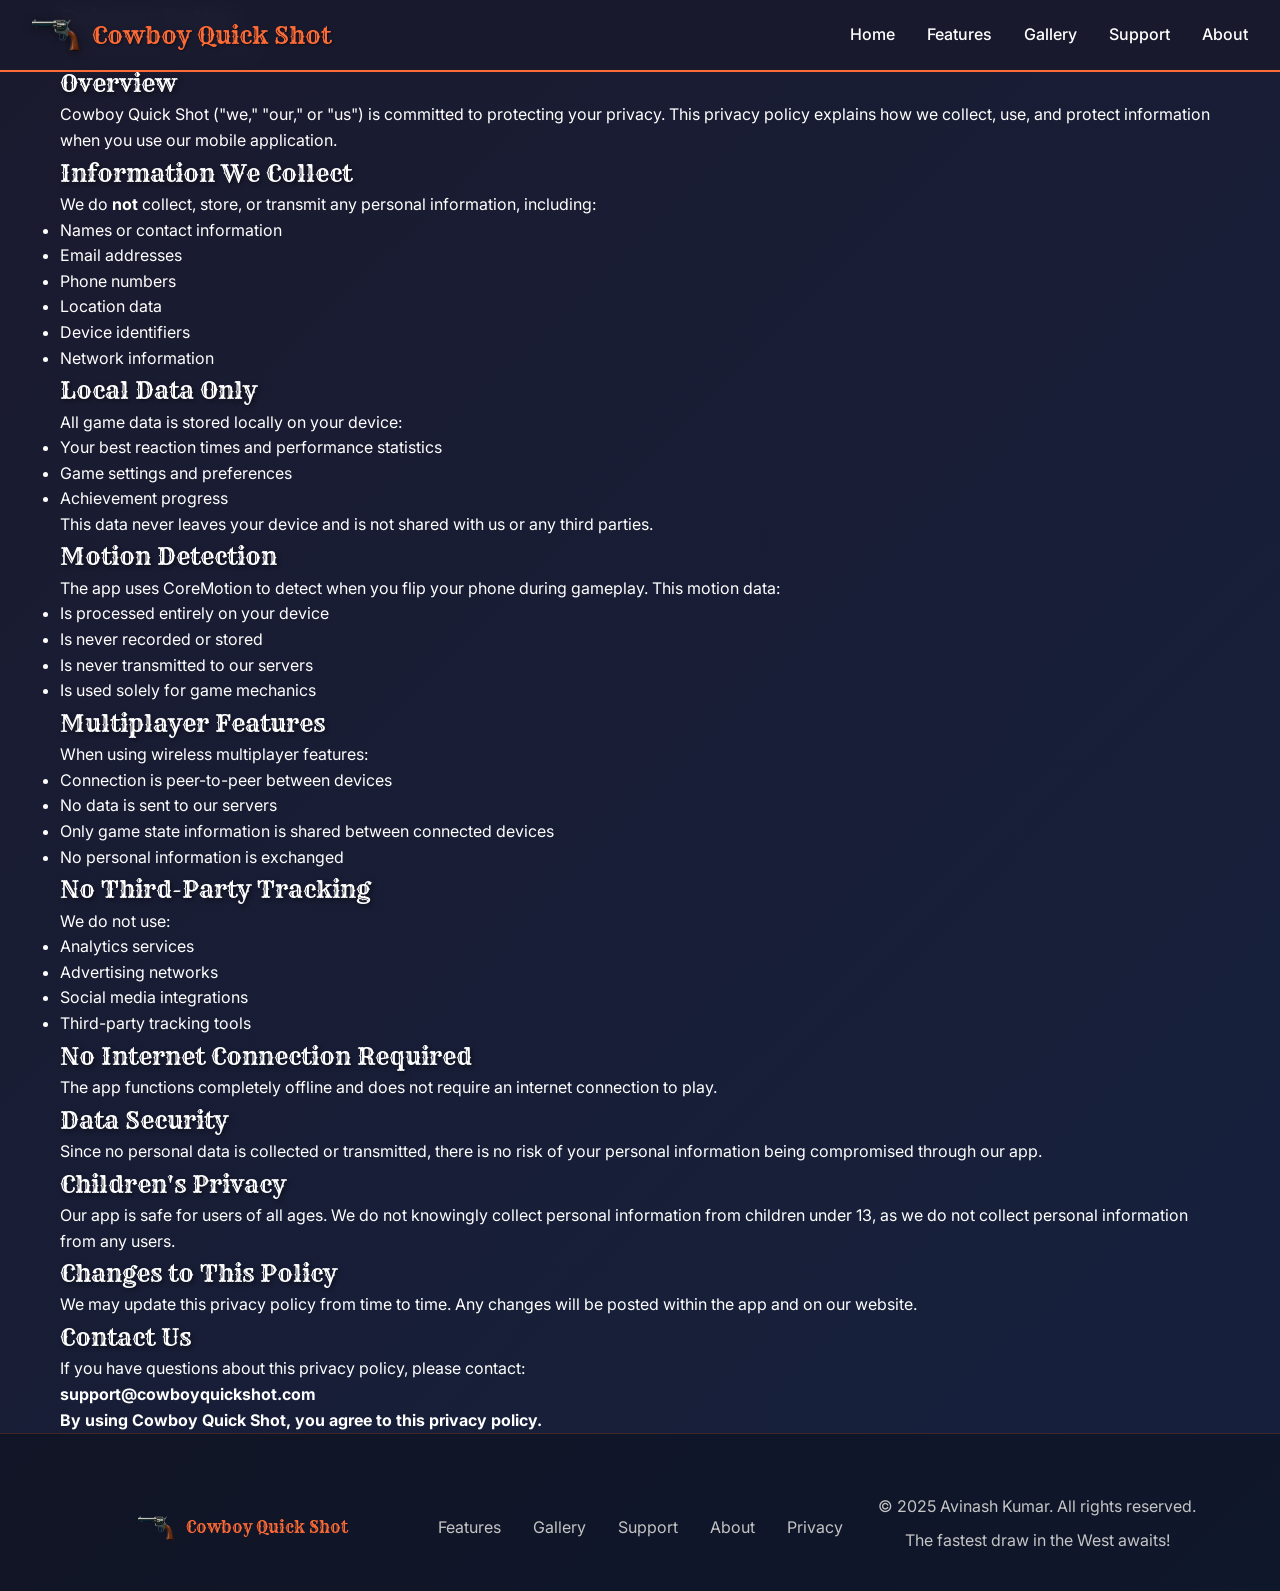
==== privacy.html @ 1eb680cb "Initial commit: Add Cowboy Quick Shot website with updated screenshots - Add complete website struct" ====
<!DOCTYPE html>
<html lang="en">
<head>
    <meta charset="UTF-8">
    <meta name="viewport" content="width=device-width, initial-scale=1.0">
    <title>Privacy Policy - Cowboy Quick Shot</title>
    <meta name="description" content="Privacy Policy for Cowboy Quick Shot - We respect your privacy and don't collect any personal data.">
    <link rel="stylesheet" href="css/style.css">
    <link rel="preconnect" href="https://fonts.googleapis.com">
    <link rel="preconnect" href="https://fonts.gstatic.com" crossorigin>
    <link href="https://fonts.googleapis.com/css2?family=Rye&family=Inter:wght@300;400;500;600;700&display=swap" rel="stylesheet">
</head>
<body>
    <header class="header">
        <nav class="nav">
            <div class="nav-brand">
                <img src="images/revolver.png" alt="Revolver" class="nav-logo">
                <span class="nav-title">Cowboy Quick Shot</span>
            </div>
            <ul class="nav-menu">
                <li><a href="index.html">Home</a></li>
                <li><a href="index.html#features">Features</a></li>
                <li><a href="gallery.html">Gallery</a></li>
                <li><a href="support.html">Support</a></li>
                <li><a href="about.html">About</a></li>
            </ul>
        </nav>
    </header>

    <main class="page-content">
        <div class="container">
            <section class="content-section">
                <h1>Privacy Policy</h1>
                <p class="last-updated">Last Updated: July 4, 2025</p>

                <div class="privacy-content">
                    <h2>Overview</h2>
                    <p>Cowboy Quick Shot ("we," "our," or "us") is committed to protecting your privacy. This privacy policy explains how we collect, use, and protect information when you use our mobile application.</p>

                    <h2>Information We Collect</h2>
                    <p>We do <strong>not</strong> collect, store, or transmit any personal information, including:</p>
                    <ul>
                        <li>Names or contact information</li>
                        <li>Email addresses</li>
                        <li>Phone numbers</li>
                        <li>Location data</li>
                        <li>Device identifiers</li>
                        <li>Network information</li>
                    </ul>

                    <h2>Local Data Only</h2>
                    <p>All game data is stored locally on your device:</p>
                    <ul>
                        <li>Your best reaction times and performance statistics</li>
                        <li>Game settings and preferences</li>
                        <li>Achievement progress</li>
                    </ul>
                    <p>This data never leaves your device and is not shared with us or any third parties.</p>

                    <h2>Motion Detection</h2>
                    <p>The app uses CoreMotion to detect when you flip your phone during gameplay. This motion data:</p>
                    <ul>
                        <li>Is processed entirely on your device</li>
                        <li>Is never recorded or stored</li>
                        <li>Is never transmitted to our servers</li>
                        <li>Is used solely for game mechanics</li>
                    </ul>

                    <h2>Multiplayer Features</h2>
                    <p>When using wireless multiplayer features:</p>
                    <ul>
                        <li>Connection is peer-to-peer between devices</li>
                        <li>No data is sent to our servers</li>
                        <li>Only game state information is shared between connected devices</li>
                        <li>No personal information is exchanged</li>
                    </ul>

                    <h2>No Third-Party Tracking</h2>
                    <p>We do not use:</p>
                    <ul>
                        <li>Analytics services</li>
                        <li>Advertising networks</li>
                        <li>Social media integrations</li>
                        <li>Third-party tracking tools</li>
                    </ul>

                    <h2>No Internet Connection Required</h2>
                    <p>The app functions completely offline and does not require an internet connection to play.</p>

                    <h2>Data Security</h2>
                    <p>Since no personal data is collected or transmitted, there is no risk of your personal information being compromised through our app.</p>

                    <h2>Children's Privacy</h2>
                    <p>Our app is safe for users of all ages. We do not knowingly collect personal information from children under 13, as we do not collect personal information from any users.</p>

                    <h2>Changes to This Policy</h2>
                    <p>We may update this privacy policy from time to time. Any changes will be posted within the app and on our website.</p>

                    <h2>Contact Us</h2>
                    <p>If you have questions about this privacy policy, please contact:</p>
                    <p><strong>support@cowboyquickshot.com</strong></p>

                    <div class="privacy-footer">
                        <p><strong>By using Cowboy Quick Shot, you agree to this privacy policy.</strong></p>
                    </div>
                </div>
            </section>
        </div>
    </main>

    <footer class="footer">
        <div class="container">
            <div class="footer-content">
                <div class="footer-brand">
                    <img src="images/revolver.png" alt="Revolver" class="footer-logo">
                    <span class="footer-title">Cowboy Quick Shot</span>
                </div>
                <div class="footer-links">
                    <a href="index.html#features">Features</a>
                    <a href="gallery.html">Gallery</a>
                    <a href="support.html">Support</a>
                    <a href="about.html">About</a>
                    <a href="privacy.html">Privacy</a>
                </div>
                <div class="footer-social">
                    <p>© 2025 Avinash Kumar. All rights reserved.</p>
                    <p>The fastest draw in the West awaits!</p>
                </div>
            </div>
        </div>
    </footer>

    <script src="js/main.js"></script>
</body>
</html>
---- css/style.css ----
/* Western-themed CSS for Cowboy Quick Shot */

/* Reset and Base Styles */
* {
    margin: 0;
    padding: 0;
    box-sizing: border-box;
}

:root {
    --primary-navy: #1a1a2e;
    --secondary-navy: #16213e;
    --accent-orange: #ff6b35;
    --accent-yellow: #f7931e;
    --text-light: #ffffff;
    --text-muted: #c4c4c4;
    --leather-brown: #8b4513;
    --gold: #ffd700;
    --shadow-dark: rgba(0, 0, 0, 0.5);
}

body {
    font-family: 'Inter', sans-serif;
    background: linear-gradient(135deg, var(--primary-navy) 0%, var(--secondary-navy) 100%);
    color: var(--text-light);
    line-height: 1.6;
    overflow-x: hidden;
}

/* Typography */
h1, h2, h3 {
    font-family: 'Rye', serif;
    font-weight: 400;
    text-shadow: 2px 2px 4px var(--shadow-dark);
}

.container {
    max-width: 1200px;
    margin: 0 auto;
    padding: 0 20px;
}

/* Header and Navigation */
.header {
    position: fixed;
    top: 0;
    left: 0;
    right: 0;
    z-index: 1000;
    background: rgba(26, 26, 46, 0.95);
    backdrop-filter: blur(10px);
    border-bottom: 2px solid var(--accent-orange);
}

.nav {
    display: flex;
    justify-content: space-between;
    align-items: center;
    padding: 1rem 2rem;
}

.nav-brand {
    display: flex;
    align-items: center;
    gap: 12px;
}

.nav-logo {
    width: 48px;
    height: 32px;
    filter: drop-shadow(0 2px 4px var(--shadow-dark));
}

.nav-title {
    font-family: 'Rye', serif;
    font-size: 1.5rem;
    color: var(--accent-orange);
    text-shadow: 1px 1px 2px var(--shadow-dark);
}

.nav-menu {
    display: flex;
    list-style: none;
    gap: 2rem;
}

.nav-menu a {
    color: var(--text-light);
    text-decoration: none;
    font-weight: 500;
    transition: all 0.3s ease;
    position: relative;
}

.nav-menu a::after {
    content: '';
    position: absolute;
    bottom: -5px;
    left: 0;
    width: 0;
    height: 2px;
    background: var(--accent-orange);
    transition: width 0.3s ease;
}

.nav-menu a:hover::after {
    width: 100%;
}

.nav-menu a:hover {
    color: var(--accent-orange);
}

/* Hero Section */
.hero {
    min-height: 100vh;
    display: flex;
    align-items: center;
    position: relative;
    overflow: hidden;
    padding: 120px 0 80px;
}

.hero-background {
    position: absolute;
    top: 0;
    left: 0;
    right: 0;
    bottom: 0;
    background: 
        radial-gradient(circle at 20% 80%, rgba(255, 107, 53, 0.1) 0%, transparent 50%),
        radial-gradient(circle at 80% 20%, rgba(247, 147, 30, 0.1) 0%, transparent 50%);
}

.crosshair-overlay {
    position: absolute;
    top: 50%;
    left: 50%;
    transform: translate(-50%, -50%);
    width: 200px;
    height: 200px;
    background: radial-gradient(circle, transparent 45%, var(--accent-orange) 48%, var(--accent-orange) 52%, transparent 55%);
    opacity: 0.1;
    animation: pulse 3s infinite;
}

@keyframes pulse {
    0%, 100% { opacity: 0.1; transform: translate(-50%, -50%) scale(1); }
    50% { opacity: 0.2; transform: translate(-50%, -50%) scale(1.1); }
}

.hero-content {
    flex: 1;
    padding-right: 2rem;
    z-index: 2;
}

.hero-title {
    margin-bottom: 1.5rem;
}

.hero-subtitle {
    display: block;
    font-size: 1.2rem;
    color: var(--accent-orange);
    margin-bottom: 0.5rem;
}

.hero-main {
    display: block;
    font-size: 3.5rem;
    color: var(--text-light);
    line-height: 1.2;
}

.hero-description {
    font-size: 1.2rem;
    color: var(--text-muted);
    margin-bottom: 2rem;
    max-width: 600px;
}

.hero-buttons {
    display: flex;
    gap: 1rem;
    flex-wrap: wrap;
}

.btn {
    display: inline-flex;
    align-items: center;
    gap: 0.5rem;
    padding: 1rem 2rem;
    text-decoration: none;
    border-radius: 8px;
    font-weight: 600;
    transition: all 0.3s ease;
    text-align: center;
    border: none;
    cursor: pointer;
    position: relative;
    overflow: hidden;
}

.btn::before {
    content: '';
    position: absolute;
    top: 50%;
    left: 50%;
    width: 0;
    height: 0;
    background: rgba(255, 255, 255, 0.2);
    border-radius: 50%;
    transform: translate(-50%, -50%);
    transition: all 0.6s ease;
}

.btn:hover::before {
    width: 300px;
    height: 300px;
}

.btn-primary {
    background: linear-gradient(135deg, var(--accent-orange) 0%, var(--accent-yellow) 100%);
    color: var(--text-light);
    box-shadow: 0 4px 15px rgba(255, 107, 53, 0.3);
}

.btn-primary:hover {
    transform: translateY(-2px);
    box-shadow: 0 6px 20px rgba(255, 107, 53, 0.4);
}

.btn-secondary {
    background: rgba(255, 255, 255, 0.1);
    color: var(--text-light);
    border: 2px solid var(--accent-orange);
}

.btn-secondary:hover {
    background: var(--accent-orange);
    transform: translateY(-2px);
}

.btn-icon {
    width: 24px;
    height: 24px;
    filter: drop-shadow(0 1px 2px rgba(0, 0, 0, 0.3));
}

.hero-image {
    flex: 1;
    position: relative;
    display: flex;
    justify-content: center;
    align-items: center;
}

.cowboy-hero {
    max-width: 400px;
    width: 100%;
    height: auto;
    filter: drop-shadow(0 10px 30px rgba(0, 0, 0, 0.3));
    animation: float 6s ease-in-out infinite;
}

@keyframes float {
    0%, 100% { transform: translateY(0px); }
    50% { transform: translateY(-20px); }
}

.floating-elements {
    position: absolute;
    top: 0;
    left: 0;
    right: 0;
    bottom: 0;
}

.floating-revolver {
    position: absolute;
    top: 20%;
    left: 10%;
    width: 90px;
    height: 60px;
    animation: rotate 20s linear infinite;
}

.floating-badge {
    position: absolute;
    bottom: 20%;
    right: 10%;
    width: 50px;
    height: 50px;
    animation: bounce 4s ease-in-out infinite;
}

@keyframes rotate {
    0% { transform: rotate(0deg); }
    100% { transform: rotate(360deg); }
}

@keyframes bounce {
    0%, 100% { transform: translateY(0px); }
    50% { transform: translateY(-10px); }
}

/* Sections */
.section-title {
    font-size: 2.5rem;
    text-align: center;
    margin-bottom: 1rem;
    color: var(--text-light);
}

.section-subtitle {
    font-size: 1.2rem;
    text-align: center;
    color: var(--text-muted);
    margin-bottom: 3rem;
}

/* Features Section */
.features {
    padding: 100px 0;
    background: linear-gradient(180deg, transparent 0%, rgba(255, 107, 53, 0.05) 100%);
}

.features-grid {
    display: grid;
    grid-template-columns: repeat(auto-fit, minmax(280px, 1fr));
    gap: 2rem;
}

.feature-card {
    background: rgba(255, 255, 255, 0.05);
    padding: 2rem;
    border-radius: 16px;
    border: 1px solid rgba(255, 107, 53, 0.2);
    text-align: center;
    transition: all 0.3s ease;
    backdrop-filter: blur(10px);
}

.feature-card:hover {
    transform: translateY(-5px);
    background: rgba(255, 255, 255, 0.08);
    border-color: var(--accent-orange);
    box-shadow: 0 10px 30px rgba(255, 107, 53, 0.2);
}

.feature-icon {
    width: 80px;
    height: 80px;
    margin: 0 auto 1.5rem;
    padding: 20px;
    background: linear-gradient(135deg, var(--accent-orange) 0%, var(--accent-yellow) 100%);
    border-radius: 50%;
    display: flex;
    align-items: center;
    justify-content: center;
}

.feature-icon img {
    width: 100%;
    height: 100%;
    object-fit: contain;
    filter: brightness(0) invert(1);
}

.feature-card h3 {
    font-size: 1.5rem;
    margin-bottom: 1rem;
    color: var(--accent-orange);
}

/* Performance Section */
.performance {
    padding: 100px 0;
    background: 
        linear-gradient(135deg, rgba(255, 107, 53, 0.1) 0%, transparent 50%),
        linear-gradient(45deg, rgba(247, 147, 30, 0.1) 0%, transparent 50%);
}

.performance-grid {
    display: grid;
    grid-template-columns: repeat(auto-fit, minmax(250px, 1fr));
    gap: 2rem;
}

.performance-card {
    background: rgba(255, 255, 255, 0.08);
    padding: 2rem;
    border-radius: 16px;
    text-align: center;
    transition: all 0.3s ease;
    border: 2px solid transparent;
    position: relative;
    overflow: hidden;
}

.performance-card::before {
    content: '';
    position: absolute;
    top: 0;
    left: 0;
    right: 0;
    bottom: 0;
    background: linear-gradient(135deg, transparent 0%, rgba(255, 107, 53, 0.1) 100%);
    opacity: 0;
    transition: opacity 0.3s ease;
}

.performance-card:hover::before {
    opacity: 1;
}

.performance-card:hover {
    transform: translateY(-5px);
    border-color: var(--accent-orange);
}

.performance-card.lightning {
    border-color: var(--gold);
}

.performance-card.lightning:hover {
    box-shadow: 0 10px 30px rgba(255, 215, 0, 0.3);
}

.performance-icon {
    width: 60px;
    height: 60px;
    margin: 0 auto 1rem;
}

.performance-icon img {
    width: 100%;
    height: 100%;
    object-fit: contain;
}

.performance-card h3 {
    font-size: 1.3rem;
    margin-bottom: 0.5rem;
    color: var(--accent-orange);
}

.performance-card p {
    font-size: 1.1rem;
    color: var(--text-muted);
    margin-bottom: 1rem;
}

.performance-badge {
    display: inline-block;
    background: linear-gradient(135deg, var(--accent-orange) 0%, var(--accent-yellow) 100%);
    color: var(--text-light);
    padding: 0.5rem 1rem;
    border-radius: 20px;
    font-size: 0.9rem;
    font-weight: 600;
}

/* Gallery Section */
.gallery-preview {
    padding: 100px 0;
    background: linear-gradient(180deg, rgba(255, 107, 53, 0.05) 0%, transparent 100%);
}

.gallery-grid {
    display: grid;
    grid-template-columns: repeat(auto-fit, minmax(300px, 1fr));
    gap: 2rem;
}

.gallery-item {
    position: relative;
    border-radius: 16px;
    overflow: hidden;
    transition: all 0.3s ease;
    box-shadow: 0 5px 20px rgba(0, 0, 0, 0.3);
}

.gallery-item:hover {
    transform: translateY(-5px);
    box-shadow: 0 10px 30px rgba(0, 0, 0, 0.4);
}

.gallery-item img {
    width: 100%;
    height: 400px;
    object-fit: cover;
    transition: transform 0.3s ease;
}

.gallery-item:hover img {
    transform: scale(1.05);
}

.gallery-overlay {
    position: absolute;
    bottom: 0;
    left: 0;
    right: 0;
    background: linear-gradient(transparent, rgba(0, 0, 0, 0.8));
    color: var(--text-light);
    padding: 2rem;
    transform: translateY(100%);
    transition: transform 0.3s ease;
}

.gallery-item:hover .gallery-overlay {
    transform: translateY(0);
}

.gallery-overlay h4 {
    font-size: 1.2rem;
    margin-bottom: 0.5rem;
    color: var(--accent-orange);
}

/* Download Section */
.download {
    padding: 100px 0;
    background: linear-gradient(135deg, rgba(255, 107, 53, 0.1) 0%, rgba(247, 147, 30, 0.1) 100%);
}

.download-content {
    text-align: center;
}

.download-buttons {
    display: flex;
    justify-content: center;
    gap: 1rem;
    margin-top: 2rem;
}

.app-store-btn {
    transition: all 0.3s ease;
}

.app-store-btn:hover {
    transform: translateY(-2px);
    filter: brightness(1.1);
}

.app-store-btn img {
    height: 60px;
    border-radius: 8px;
}

.cowboy-download {
    max-width: 300px;
    width: 100%;
    height: auto;
    filter: drop-shadow(0 10px 30px rgba(0, 0, 0, 0.3));
}

/* Footer */
.footer {
    background: rgba(0, 0, 0, 0.3);
    padding: 60px 0 30px;
    border-top: 1px solid rgba(255, 107, 53, 0.2);
}

.footer-content {
    display: grid;
    grid-template-columns: repeat(auto-fit, minmax(250px, 1fr));
    gap: 2rem;
    align-items: center;
    text-align: center;
}

.footer-brand {
    display: flex;
    align-items: center;
    gap: 12px;
    justify-content: center;
}

.footer-logo {
    width: 36px;
    height: 24px;
}

.footer-title {
    font-family: 'Rye', serif;
    color: var(--accent-orange);
}

.footer-links {
    display: flex;
    gap: 2rem;
    justify-content: center;
}

.footer-links a {
    color: var(--text-muted);
    text-decoration: none;
    transition: color 0.3s ease;
}

.footer-links a:hover {
    color: var(--accent-orange);
}

.footer-social p {
    color: var(--text-muted);
    margin-bottom: 0.5rem;
}

/* Responsive Design */
@media (max-width: 768px) {
    .hero {
        flex-direction: column;
        text-align: center;
        padding: 100px 0 60px;
    }
    
    .hero-content {
        padding-right: 0;
        margin-bottom: 2rem;
    }
    
    .hero-main {
        font-size: 2.5rem;
    }
    
    .hero-buttons {
        justify-content: center;
    }
    
    .nav-menu {
        display: none;
    }
    
    .section-title {
        font-size: 2rem;
    }
    
    .features-grid,
    .performance-grid {
        grid-template-columns: 1fr;
    }
    
    .gallery-grid {
        grid-template-columns: 1fr;
    }
    
    .footer-content {
        grid-template-columns: 1fr;
        text-align: center;
    }
    
    .footer-links {
        flex-wrap: wrap;
    }
}

/* Smooth Scrolling */
html {
    scroll-behavior: smooth;
}

/* Loading Animation */
@keyframes fadeInUp {
    from {
        opacity: 0;
        transform: translateY(30px);
    }
    to {
        opacity: 1;
        transform: translateY(0);
    }
}

.feature-card,
.performance-card,
.gallery-item {
    animation: fadeInUp 0.6s ease-out;
}
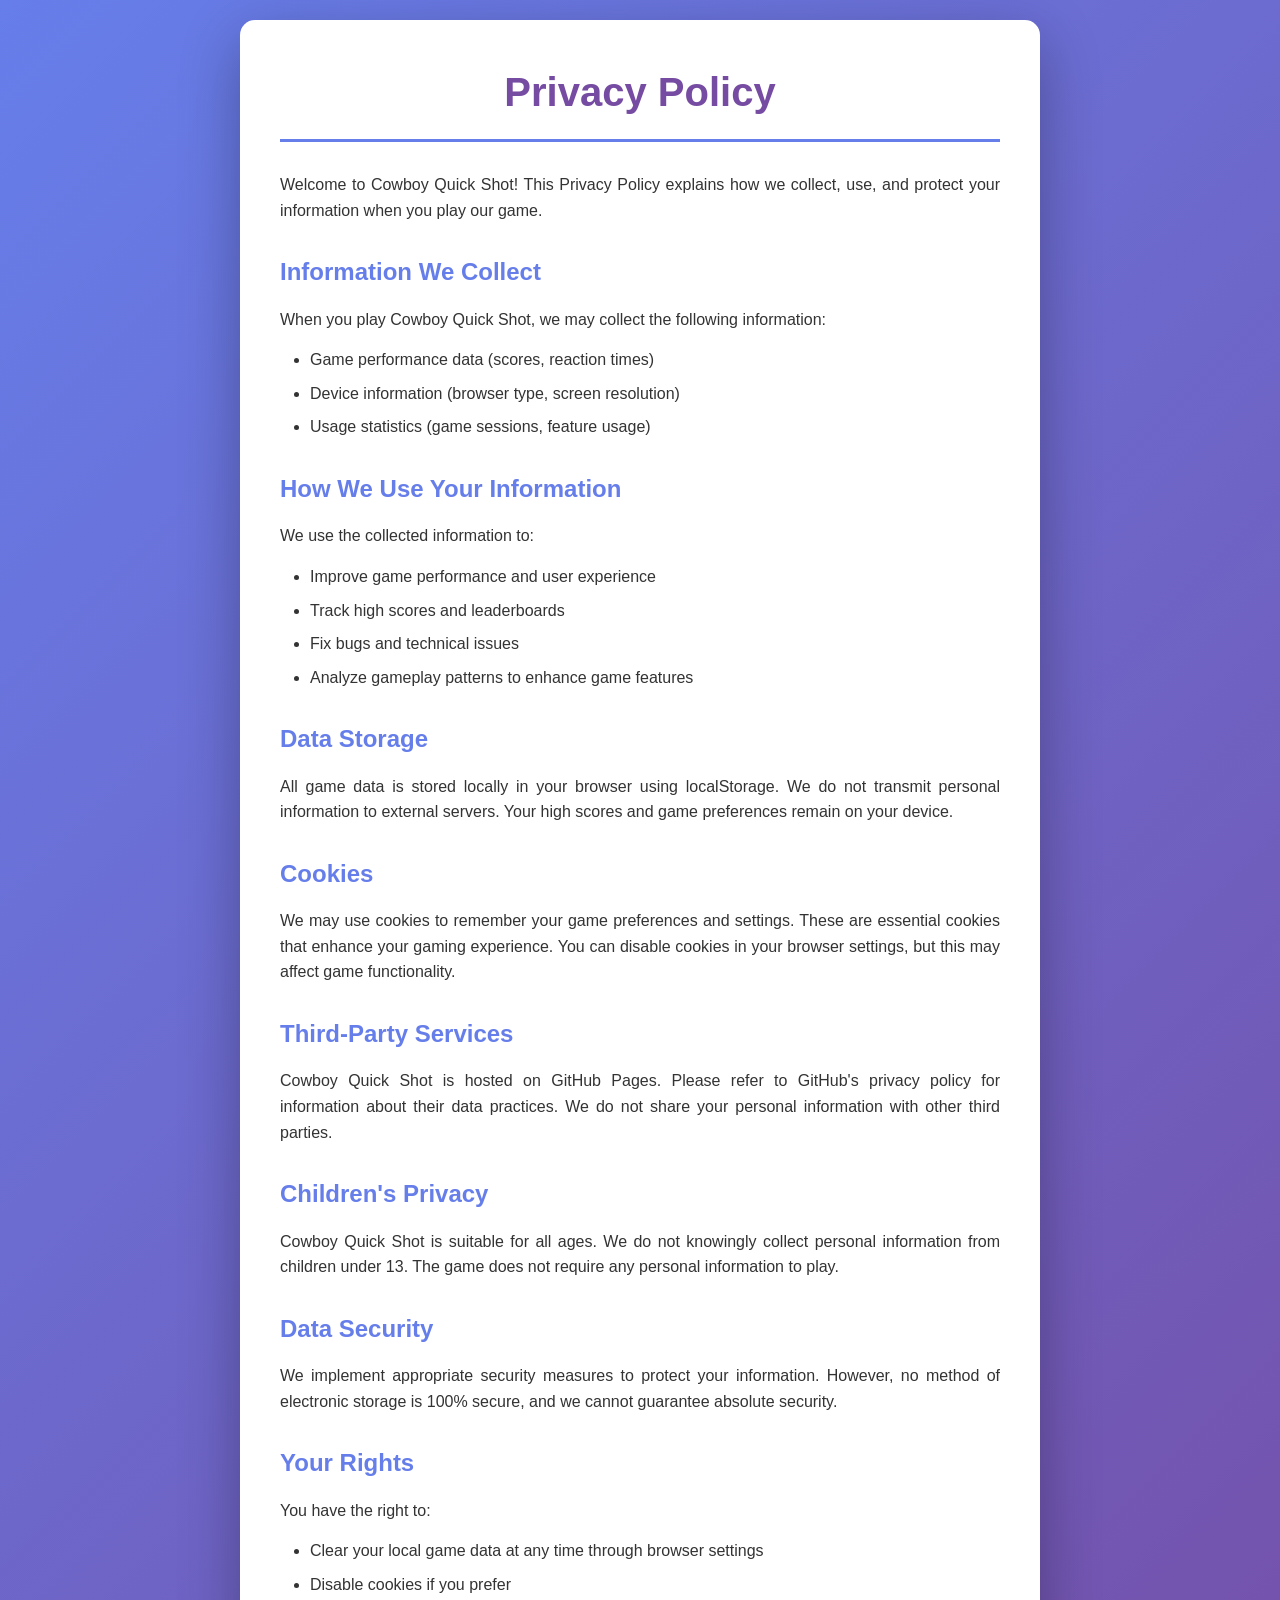
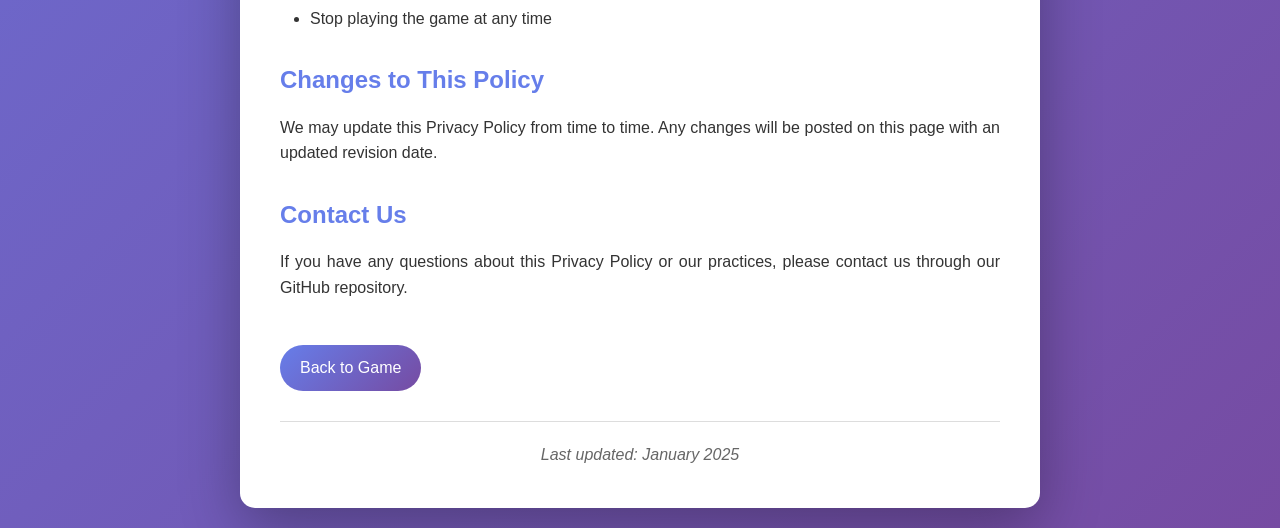
==== commit 2503eb0e: "Initial commit - Add Cowboy Quick Shot game with privacy page" ====
--- a/privacy.html
+++ b/privacy.html
@@ -4,132 +4,143 @@
     <meta charset="UTF-8">
     <meta name="viewport" content="width=device-width, initial-scale=1.0">
     <title>Privacy Policy - Cowboy Quick Shot</title>
-    <meta name="description" content="Privacy Policy for Cowboy Quick Shot - We respect your privacy and don't collect any personal data.">
-    <link rel="stylesheet" href="css/style.css">
-    <link rel="preconnect" href="https://fonts.googleapis.com">
-    <link rel="preconnect" href="https://fonts.gstatic.com" crossorigin>
-    <link href="https://fonts.googleapis.com/css2?family=Rye&family=Inter:wght@300;400;500;600;700&display=swap" rel="stylesheet">
+    <style>
+        * {
+            margin: 0;
+            padding: 0;
+            box-sizing: border-box;
+        }
+        
+        body {
+            font-family: -apple-system, BlinkMacSystemFont, 'Segoe UI', Roboto, 'Helvetica Neue', Arial, sans-serif;
+            line-height: 1.6;
+            color: #333;
+            background: linear-gradient(135deg, #667eea 0%, #764ba2 100%);
+            min-height: 100vh;
+            padding: 20px;
+        }
+        
+        .container {
+            max-width: 800px;
+            margin: 0 auto;
+            background: white;
+            padding: 40px;
+            border-radius: 15px;
+            box-shadow: 0 20px 60px rgba(0,0,0,0.3);
+        }
+        
+        h1 {
+            color: #764ba2;
+            margin-bottom: 30px;
+            font-size: 2.5em;
+            text-align: center;
+            border-bottom: 3px solid #667eea;
+            padding-bottom: 15px;
+        }
+        
+        h2 {
+            color: #667eea;
+            margin-top: 30px;
+            margin-bottom: 15px;
+            font-size: 1.5em;
+        }
+        
+        p {
+            margin-bottom: 15px;
+            text-align: justify;
+        }
+        
+        ul {
+            margin-left: 30px;
+            margin-bottom: 15px;
+        }
+        
+        li {
+            margin-bottom: 8px;
+        }
+        
+        .back-link {
+            display: inline-block;
+            margin-top: 30px;
+            padding: 10px 20px;
+            background: linear-gradient(135deg, #667eea, #764ba2);
+            color: white;
+            text-decoration: none;
+            border-radius: 25px;
+            transition: transform 0.3s;
+        }
+        
+        .back-link:hover {
+            transform: translateY(-2px);
+        }
+        
+        .last-updated {
+            text-align: center;
+            color: #666;
+            font-style: italic;
+            margin-top: 30px;
+            padding-top: 20px;
+            border-top: 1px solid #ddd;
+        }
+    </style>
 </head>
 <body>
-    <header class="header">
-        <nav class="nav">
-            <div class="nav-brand">
-                <img src="images/revolver.png" alt="Revolver" class="nav-logo">
-                <span class="nav-title">Cowboy Quick Shot</span>
-            </div>
-            <ul class="nav-menu">
-                <li><a href="index.html">Home</a></li>
-                <li><a href="index.html#features">Features</a></li>
-                <li><a href="gallery.html">Gallery</a></li>
-                <li><a href="support.html">Support</a></li>
-                <li><a href="about.html">About</a></li>
-            </ul>
-        </nav>
-    </header>
-
-    <main class="page-content">
-        <div class="container">
-            <section class="content-section">
-                <h1>Privacy Policy</h1>
-                <p class="last-updated">Last Updated: July 4, 2025</p>
-
-                <div class="privacy-content">
-                    <h2>Overview</h2>
-                    <p>Cowboy Quick Shot ("we," "our," or "us") is committed to protecting your privacy. This privacy policy explains how we collect, use, and protect information when you use our mobile application.</p>
-
-                    <h2>Information We Collect</h2>
-                    <p>We do <strong>not</strong> collect, store, or transmit any personal information, including:</p>
-                    <ul>
-                        <li>Names or contact information</li>
-                        <li>Email addresses</li>
-                        <li>Phone numbers</li>
-                        <li>Location data</li>
-                        <li>Device identifiers</li>
-                        <li>Network information</li>
-                    </ul>
-
-                    <h2>Local Data Only</h2>
-                    <p>All game data is stored locally on your device:</p>
-                    <ul>
-                        <li>Your best reaction times and performance statistics</li>
-                        <li>Game settings and preferences</li>
-                        <li>Achievement progress</li>
-                    </ul>
-                    <p>This data never leaves your device and is not shared with us or any third parties.</p>
-
-                    <h2>Motion Detection</h2>
-                    <p>The app uses CoreMotion to detect when you flip your phone during gameplay. This motion data:</p>
-                    <ul>
-                        <li>Is processed entirely on your device</li>
-                        <li>Is never recorded or stored</li>
-                        <li>Is never transmitted to our servers</li>
-                        <li>Is used solely for game mechanics</li>
-                    </ul>
-
-                    <h2>Multiplayer Features</h2>
-                    <p>When using wireless multiplayer features:</p>
-                    <ul>
-                        <li>Connection is peer-to-peer between devices</li>
-                        <li>No data is sent to our servers</li>
-                        <li>Only game state information is shared between connected devices</li>
-                        <li>No personal information is exchanged</li>
-                    </ul>
-
-                    <h2>No Third-Party Tracking</h2>
-                    <p>We do not use:</p>
-                    <ul>
-                        <li>Analytics services</li>
-                        <li>Advertising networks</li>
-                        <li>Social media integrations</li>
-                        <li>Third-party tracking tools</li>
-                    </ul>
-
-                    <h2>No Internet Connection Required</h2>
-                    <p>The app functions completely offline and does not require an internet connection to play.</p>
-
-                    <h2>Data Security</h2>
-                    <p>Since no personal data is collected or transmitted, there is no risk of your personal information being compromised through our app.</p>
-
-                    <h2>Children's Privacy</h2>
-                    <p>Our app is safe for users of all ages. We do not knowingly collect personal information from children under 13, as we do not collect personal information from any users.</p>
-
-                    <h2>Changes to This Policy</h2>
-                    <p>We may update this privacy policy from time to time. Any changes will be posted within the app and on our website.</p>
-
-                    <h2>Contact Us</h2>
-                    <p>If you have questions about this privacy policy, please contact:</p>
-                    <p><strong>support@cowboyquickshot.com</strong></p>
-
-                    <div class="privacy-footer">
-                        <p><strong>By using Cowboy Quick Shot, you agree to this privacy policy.</strong></p>
-                    </div>
-                </div>
-            </section>
+    <div class="container">
+        <h1>Privacy Policy</h1>
+        
+        <p>Welcome to Cowboy Quick Shot! This Privacy Policy explains how we collect, use, and protect your information when you play our game.</p>
+        
+        <h2>Information We Collect</h2>
+        <p>When you play Cowboy Quick Shot, we may collect the following information:</p>
+        <ul>
+            <li>Game performance data (scores, reaction times)</li>
+            <li>Device information (browser type, screen resolution)</li>
+            <li>Usage statistics (game sessions, feature usage)</li>
+        </ul>
+        
+        <h2>How We Use Your Information</h2>
+        <p>We use the collected information to:</p>
+        <ul>
+            <li>Improve game performance and user experience</li>
+            <li>Track high scores and leaderboards</li>
+            <li>Fix bugs and technical issues</li>
+            <li>Analyze gameplay patterns to enhance game features</li>
+        </ul>
+        
+        <h2>Data Storage</h2>
+        <p>All game data is stored locally in your browser using localStorage. We do not transmit personal information to external servers. Your high scores and game preferences remain on your device.</p>
+        
+        <h2>Cookies</h2>
+        <p>We may use cookies to remember your game preferences and settings. These are essential cookies that enhance your gaming experience. You can disable cookies in your browser settings, but this may affect game functionality.</p>
+        
+        <h2>Third-Party Services</h2>
+        <p>Cowboy Quick Shot is hosted on GitHub Pages. Please refer to GitHub's privacy policy for information about their data practices. We do not share your personal information with other third parties.</p>
+        
+        <h2>Children's Privacy</h2>
+        <p>Cowboy Quick Shot is suitable for all ages. We do not knowingly collect personal information from children under 13. The game does not require any personal information to play.</p>
+        
+        <h2>Data Security</h2>
+        <p>We implement appropriate security measures to protect your information. However, no method of electronic storage is 100% secure, and we cannot guarantee absolute security.</p>
+        
+        <h2>Your Rights</h2>
+        <p>You have the right to:</p>
+        <ul>
+            <li>Clear your local game data at any time through browser settings</li>
+            <li>Disable cookies if you prefer</li>
+            <li>Stop playing the game at any time</li>
+        </ul>
+        
+        <h2>Changes to This Policy</h2>
+        <p>We may update this Privacy Policy from time to time. Any changes will be posted on this page with an updated revision date.</p>
+        
+        <h2>Contact Us</h2>
+        <p>If you have any questions about this Privacy Policy or our practices, please contact us through our GitHub repository.</p>
+        
+        <a href="index.html" class="back-link">Back to Game</a>
+        
+        <div class="last-updated">
+            Last updated: January 2025
         </div>
-    </main>
-
-    <footer class="footer">
-        <div class="container">
-            <div class="footer-content">
-                <div class="footer-brand">
-                    <img src="images/revolver.png" alt="Revolver" class="footer-logo">
-                    <span class="footer-title">Cowboy Quick Shot</span>
-                </div>
-                <div class="footer-links">
-                    <a href="index.html#features">Features</a>
-                    <a href="gallery.html">Gallery</a>
-                    <a href="support.html">Support</a>
-                    <a href="about.html">About</a>
-                    <a href="privacy.html">Privacy</a>
-                </div>
-                <div class="footer-social">
-                    <p>© 2025 Avinash Kumar. All rights reserved.</p>
-                    <p>The fastest draw in the West awaits!</p>
-                </div>
-            </div>
-        </div>
-    </footer>
-
-    <script src="js/main.js"></script>
+    </div>
 </body>
 </html>
